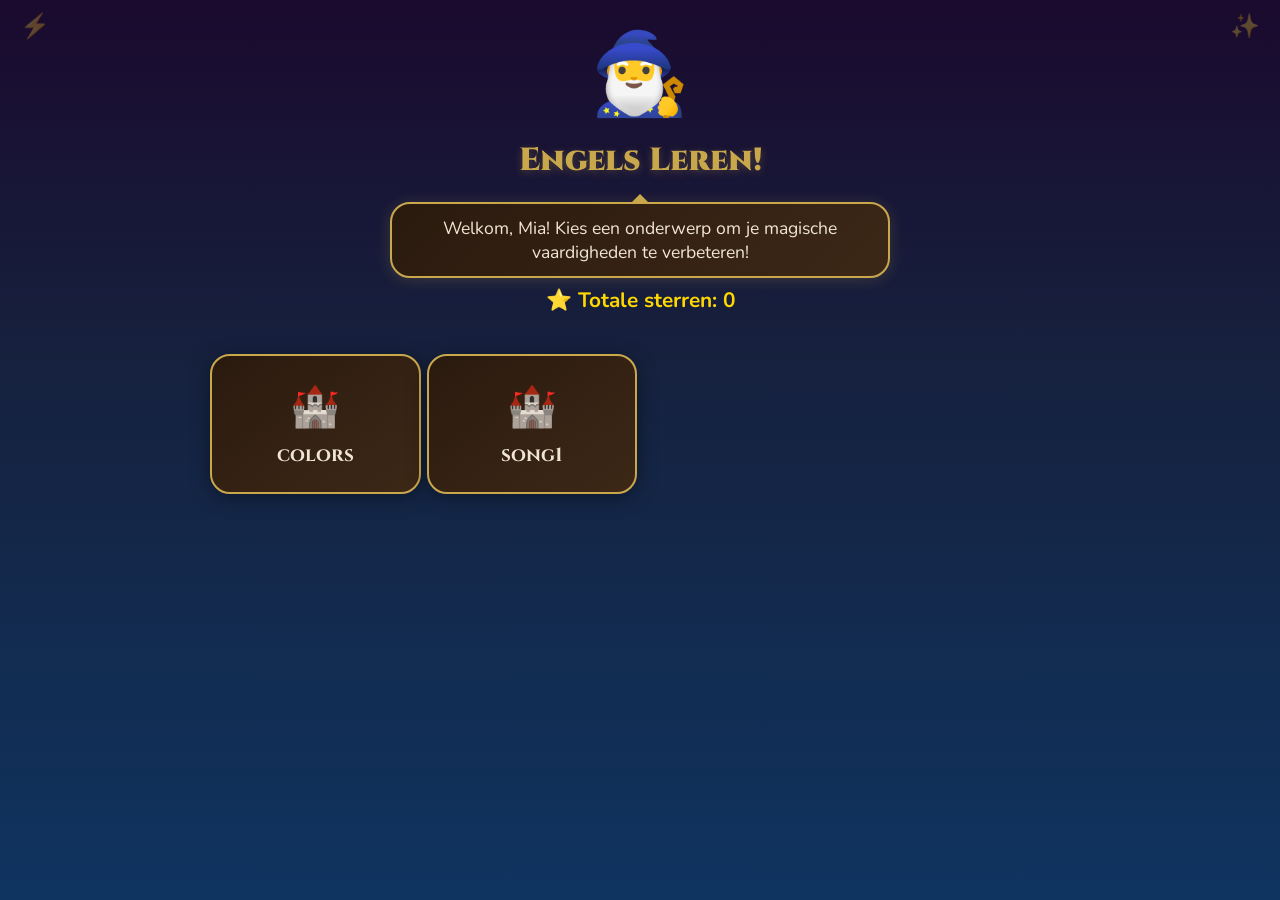
==== index.html @ d64b9411 "Add files via upload" ====
<!DOCTYPE html>
<html lang="nl">
<head>
  <meta charset="UTF-8">
  <meta name="viewport" content="width=device-width, initial-scale=1.0">
  <title>⚡ Magische Engelse Woordenspelletjes</title>
  <link rel="stylesheet" href="css/style.css">
</head>
<body>
  <div id="app">
    <!-- SCREEN: Welcome / Topic Selection -->
    <div id="screen-welcome" class="screen active">
      <div class="welcome-content">
        <div class="mascot-header">
          <div class="mascot large">🧙‍♂️</div>
          <h1>Engels Leren!</h1>
          <p class="mascot-speech">Welkom, Mia! Kies een onderwerp om je magische vaardigheden te verbeteren!</p>
          <div id="total-stars-display" class="total-stars"></div>
        </div>
        <div id="topic-list" class="topic-list"></div>
        <div style="text-align:center;margin-top:20px;">
          <button id="btn-home" class="btn btn-secondary" style="display:none;">🏠 Terug naar het Zaals</button>
        </div>
      </div>
    </div>

    <!-- SCREEN: Difficulty Selection -->
    <div id="screen-difficulty" class="screen">
      <div class="difficulty-content">
        <div class="game-header" style="margin-bottom:16px;">
          <button id="btn-diff-back" class="btn-small">← Terug</button>
          <div></div>
        </div>
        <div class="mascot-header">
          <div class="mascot large">🧙‍♂️</div>
          <h1 id="difficulty-topic-title">Onderwerp</h1>
          <p class="mascot-speech">Kies hoe moeilijk je het wilt maken!</p>
        </div>
        <div id="difficulty-list" class="difficulty-list"></div>
      </div>
    </div>

    <!-- SCREEN: Game -->
    <div id="screen-game" class="screen">
      <div class="game-header">
        <button id="btn-back" class="btn-small">← Terug</button>
        <div class="game-info">
          <span id="game-difficulty-label"></span>
          <span id="game-stars"></span>
        </div>
      </div>
      <div class="mascot-speech" id="game-mascot"></div>
      <div id="game-area" class="game-area"></div>
      <div id="game-feedback" class="feedback"></div>
    </div>

    <!-- SCREEN: Round Complete -->
    <div id="screen-complete" class="screen">
      <div class="complete-content">
        <div class="mascot large" id="complete-mascot">🧙‍♂️</div>
        <h1 id="complete-title">Gefeliciteerd!</h1>
        <div id="complete-stars" class="stars-display"></div>
        <p id="complete-message"></p>
        <div id="complete-actions" class="complete-actions"></div>
      </div>
    </div>
  </div>

  <script src="js/progress.js?v=3"></script>
  <script src="js/game1.js?v=3"></script>
  <script src="js/game2.js?v=3"></script>
  <script src="js/game3.js?v=3"></script>
  <script src="js/app.js?v=3"></script>
</body>
</html>
---- css/style.css ----
/* ===== FONTS & RESET ===== */
@import url('https://fonts.googleapis.com/css2?family=Cinzel:wght@400;700;900&family=Nunito:wght@400;600;700;800&display=swap');

* {
  margin: 0;
  padding: 0;
  box-sizing: border-box;
}

body {
  font-family: 'Nunito', sans-serif;
  background: linear-gradient(180deg, #1a0a2e 0%, #16213e 40%, #0f3460 100%);
  min-height: 100vh;
  color: #f0e6d3;
}

#app {
  max-width: 900px;
  margin: 0 auto;
  padding: 20px;
  min-height: 100vh;
}

/* ===== SCREENS ===== */
.screen {
  display: none;
  animation: fadeIn 0.4s ease;
}

.screen.active {
  display: block;
}

@keyframes fadeIn {
  from { opacity: 0; transform: translateY(10px); }
  to { opacity: 1; transform: translateY(0); }
}

/* ===== MASCOT ===== */
.mascot-header {
  text-align: center;
  margin-bottom: 30px;
}

.mascot {
  font-size: 3rem;
  display: inline-block;
  animation: bounce 2s ease infinite;
}

.mascot.large {
  font-size: 5rem;
}

@keyframes bounce {
  0%, 100% { transform: translateY(0); }
  50% { transform: translateY(-10px); }
}

.mascot-speech {
  background: linear-gradient(135deg, #2a1a0e, #3d2817);
  border: 2px solid #c9a84c;
  border-radius: 20px;
  padding: 12px 24px;
  display: inline-block;
  margin-top: 10px;
  box-shadow: 0 2px 15px rgba(201, 168, 76, 0.2);
  font-size: 1.1rem;
  color: #f0e6d3;
  position: relative;
  max-width: 500px;
}

.mascot-speech::after {
  content: '';
  position: absolute;
  top: -10px;
  left: 50%;
  transform: translateX(-50%);
  border-left: 10px solid transparent;
  border-right: 10px solid transparent;
  border-bottom: 10px solid #c9a84c;
}

h1 {
  font-family: 'Cinzel', serif;
  font-size: 2rem;
  font-weight: 900;
  color: #c9a84c;
  text-shadow: 0 2px 8px rgba(201, 168, 76, 0.3);
  margin: 10px 0;
}

.total-stars {
  font-size: 1.3rem;
  color: #ffd700;
  font-weight: 700;
  margin-top: 8px;
}

/* ===== TOPIC LIST ===== */
.topic-list {
  display: grid;
  grid-template-columns: repeat(auto-fill, minmax(200px, 1fr));
  gap: 6px;
  padding: 10px 0;
}

.topic-card {
  background: linear-gradient(145deg, #2a1a0e, #3d2817);
  border: 2px solid #c9a84c;
  border-radius: 20px;
  padding: 24px;
  text-align: center;
  cursor: pointer;
  box-shadow: 0 4px 20px rgba(0, 0, 0, 0.4);
  transition: all 0.3s ease;
}

.topic-card:hover {
  transform: translateY(-4px);
  border-color: #ffd700;
  box-shadow: 0 8px 30px rgba(201, 168, 76, 0.3), 0 0 15px rgba(255, 215, 0, 0.15);
}

.topic-card .topic-icon {
  font-size: 2.5rem;
  margin-bottom: 8px;
}

.topic-card .topic-name {
  font-family: 'Cinzel', serif;
  font-weight: 700;
  font-size: 1.2rem;
  color: #f0e6d3;
}

.topic-card .topic-word-count {
  font-size: 0.9rem;
  color: #b8a080;
  margin-top: 4px;
}

/* ===== DIFFICULTY LIST ===== */
.difficulty-list {
  display: flex;
  flex-direction: column;
  gap: 6px;
  max-width: 500px;
  margin: 0 auto;
}

.difficulty-card {
  background: linear-gradient(145deg, #2a1a0e, #3d2817);
  border: 2px solid #c9a84c;
  border-radius: 20px;
  padding: 20px 28px;
  display: flex;
  align-items: center;
  gap: 6px;
  cursor: pointer;
  box-shadow: 0 4px 20px rgba(0, 0, 0, 0.4);
  transition: all 0.3s ease;
}

.difficulty-card:hover {
  transform: translateX(6px);
  border-color: #ffd700;
  box-shadow: 0 6px 25px rgba(201, 168, 76, 0.25);
}

.difficulty-card.locked {
  opacity: 0.4;
  cursor: not-allowed;
  border-color: #555;
}

.difficulty-card .diff-icon {
  font-size: 2rem;
}

.difficulty-card .diff-info {
  flex: 1;
}

.difficulty-card .diff-name {
  font-family: 'Cinzel', serif;
  font-weight: 700;
  font-size: 1.15rem;
  color: #f0e6d3;
}

.difficulty-card .diff-desc {
  font-size: 0.9rem;
  color: #b8a080;
}

.difficulty-card .diff-stars {
  font-size: 1.2rem;
}

.difficulty-card .lock-icon {
  font-size: 1.5rem;
}

/* ===== GAME SCREEN ===== */
.game-header {
  display: flex;
  justify-content: space-between;
  align-items: center;
  margin-bottom: 6px;
}

.btn-small {
  background: linear-gradient(145deg, #2a1a0e, #3d2817);
  border: 2px solid #c9a84c;
  border-radius: 12px;
  padding: 8px 6px;
  font-family: inherit;
  font-size: 0.95rem;
  font-weight: 600;
  color: #f0e6d3;
  cursor: pointer;
  transition: all 0.2s;
}

.btn-small:hover {
  border-color: #ffd700;
  color: #ffd700;
  box-shadow: 0 0 10px rgba(255, 215, 0, 0.2);
}

.game-info {
  display: flex;
  gap: 6px;
  align-items: center;
  font-weight: 700;
  font-size: 1.1rem;
  color: #c9a84c;
}

#game-mascot {
  text-align: center;
  margin-bottom: 20px;
}

.game-area {
  display: flex;
  justify-content: space-around;
  gap: 30px;
  min-height: 300px;
  align-items: flex-start;
}

.game-column {
  display: flex;
  flex-direction: column;
  gap: 12px;
  flex: 1;
}

.game-column-title {
  text-align: center;
  font-family: 'Cinzel', serif;
  font-weight: 700;
  color: #c9a84c;
  margin-bottom: 8px;
  font-size: 0.95rem;
  text-transform: uppercase;
  letter-spacing: 1px;
}

/* ===== WORD CARDS ===== */
.word-card {
  background: linear-gradient(145deg, #2a1a0e, #3d2817);
  border: 2px solid #c9a84c;
  border-radius: 6px;
  padding: 6px 20px;
  text-align: center;
  cursor: grab;
  box-shadow: 0 3px 15px rgba(0, 0, 0, 0.4);
  transition: all 0.2s ease;
  font-size: 1.15rem;
  font-weight: 600;
  user-select: none;
  position: relative;
  color: #f0e6d3;
}

.word-card:hover {
  border-color: #ffd700;
  transform: scale(1.03);
  box-shadow: 0 6px 20px rgba(201, 168, 76, 0.2);
}

.word-card.dragging {
  opacity: 0.5;
  transform: scale(0.95);
}

.word-card.matched {
  background: linear-gradient(145deg, #1a3a1a, #2a4a2a);
  border-color: #66bb6a;
  cursor: default;
  animation: matchPop 0.4s ease;
}

.word-card.wrong {
  animation: shake 0.5s ease;
  border-color: #ef5350;
}

@keyframes matchPop {
  0% { transform: scale(1); }
  50% { transform: scale(1.1); }
  100% { transform: scale(1); }
}

@keyframes shake {
  0%, 100% { transform: translateX(0); }
  20% { transform: translateX(-8px); }
  40% { transform: translateX(8px); }
  60% { transform: translateX(-5px); }
  80% { transform: translateX(5px); }
}

.word-card .card-image {
  font-size: 2rem;
  margin-bottom: 6px;
}

/* Drop zone styling */
.word-card.drop-target {
  border-color: #ffd700;
  background: linear-gradient(145deg, #3d2a0e, #4d3817);
  box-shadow: 0 0 15px rgba(255, 215, 0, 0.2);
}

/* ===== FEEDBACK ===== */
.feedback {
  text-align: center;
  margin-top: 20px;
  min-height: 40px;
  font-weight: 700;
  font-size: 1.2rem;
}

.feedback.correct {
  color: #66bb6a;
  text-shadow: 0 0 10px rgba(102, 187, 106, 0.3);
}

.feedback.wrong {
  color: #ef5350;
  text-shadow: 0 0 10px rgba(239, 83, 80, 0.3);
}

/* ===== COMPLETE SCREEN ===== */
.complete-content {
  text-align: center;
  padding: 40px 20px;
}

.stars-display {
  font-size: 3.5rem;
  margin: 20px 0;
}

#complete-message {
  font-size: 1.2rem;
  color: #b8a080;
  margin-bottom: 30px;
}

.complete-actions {
  display: flex;
  gap: 6px;
  justify-content: center;
  flex-wrap: wrap;
}

.btn {
  border: none;
  border-radius: 6px;
  padding: 14px 32px;
  font-family: inherit;
  font-size: 1.1rem;
  font-weight: 700;
  cursor: pointer;
  transition: all 0.3s ease;
}

.btn-primary {
  background: linear-gradient(135deg, #c9a84c, #ffd700);
  color: #1a0a2e;
  box-shadow: 0 4px 15px rgba(201, 168, 76, 0.4);
}

.btn-primary:hover {
  transform: translateY(-2px);
  box-shadow: 0 6px 25px rgba(255, 215, 0, 0.5);
}

.btn-secondary {
  background: linear-gradient(145deg, #2a1a0e, #3d2817);
  color: #c9a84c;
  border: 2px solid #c9a84c;
}

.btn-secondary:hover {
  border-color: #ffd700;
  color: #ffd700;
  box-shadow: 0 0 15px rgba(255, 215, 0, 0.15);
}

.btn-success {
  background: linear-gradient(135deg, #66bb6a, #43a047);
  color: white;
  box-shadow: 0 4px 15px rgba(76, 175, 80, 0.3);
}

.btn-success:hover {
  transform: translateY(-2px);
  box-shadow: 0 6px 20px rgba(76, 175, 80, 0.4);
}

/* ===== RESPONSIVE ===== */
@media (max-width: 600px) {
  .game-area {
    flex-direction: column;
    align-items: center;
  }

  .game-column {
    width: 100%;
    max-width: 300px;
  }

  .topic-list {
    grid-template-columns: repeat(auto-fill, minmax(150px, 1fr));
  }

  h1 {
    font-size: 1.5rem;
  }
}

/* ===== MAGICAL DECORATIONS ===== */
#app::before {
  content: '✨';
  position: fixed;
  top: 10px;
  right: 20px;
  font-size: 1.5rem;
  opacity: 0.3;
  animation: twinkle 3s ease-in-out infinite;
  pointer-events: none;
}

#app::after {
  content: '⚡';
  position: fixed;
  top: 10px;
  left: 20px;
  font-size: 1.5rem;
  opacity: 0.3;
  animation: twinkle 3s ease-in-out infinite 1.5s;
  pointer-events: none;
}

@keyframes twinkle {
  0%, 100% { opacity: 0.2; transform: scale(1); }
  50% { opacity: 0.5; transform: scale(1.2); }
}

/* ===== TYPE GAME (Game 2) ===== */
.type-game {
  display: flex;
  flex-direction: column;
  align-items: center;
  gap: 20px;
  padding: 20px 0;
}

.type-progress {
  font-family: 'Cinzel', serif;
  font-size: 1.1rem;
  color: #c9a84c;
  font-weight: 700;
}

.type-image {
  display: flex;
  justify-content: center;
  align-items: center;
  min-height: 200px;
}

.type-image img {
  max-height: 200px;
  object-fit: contain;
}

.type-label {
  font-family: 'Cinzel', serif;
  font-size: 1.3rem;
  color: #f0e6d3;
  font-weight: 700;
  text-align: center;
}

.type-word {
  font-family: 'Cinzel', serif;
  font-size: 1.8rem;
  color: #ffd700;
  font-weight: 900;
  text-align: center;
  text-shadow: 0 0 10px rgba(255, 215, 0, 0.3);
}

.type-input-area {
  display: flex;
  gap: 12px;
  align-items: center;
}

.type-input {
  background: linear-gradient(145deg, #2a1a0e, #3d2817);
  border: 2px solid #c9a84c;
  border-radius: 12px;
  padding: 12px 20px;
  font-family: inherit;
  font-size: 1.2rem;
  font-weight: 600;
  color: #f0e6d3;
  width: 280px;
  outline: none;
  transition: all 0.2s;
}

.type-input:focus {
  border-color: #ffd700;
  box-shadow: 0 0 12px rgba(255, 215, 0, 0.3);
}

.type-input::placeholder {
  color: #b8a080;
}

/* ===== LISTEN GAME (Game 3) ===== */
.listen-game {
  display: flex;
  flex-direction: column;
  align-items: center;
  gap: 6px;
  padding: 20px 0;
}

.listen-progress {
  font-family: 'Cinzel', serif;
  font-size: 1.1rem;
  color: #c9a84c;
  font-weight: 700;
}

.listen-icon {
  font-size: 4rem;
  animation: bounce 1.5s ease infinite;
}

.listen-label {
  font-family: 'Cinzel', serif;
  font-size: 1.2rem;
  color: #f0e6d3;
  font-weight: 700;
  text-align: center;
}

.listen-replay-btn {
  margin-bottom: 8px;
}

.listen-options {
  display: grid;
  grid-template-columns: repeat(2, 1fr);
  gap: 12px;
  max-width: 400px;
  width: 100%;
}

.listen-option {
  background: linear-gradient(145deg, #2a1a0e, #3d2817);
  border: 2px solid #c9a84c;
  border-radius: 6px;
  padding: 6px 20px;
  font-family: inherit;
  font-size: 1.2rem;
  font-weight: 700;
  color: #f0e6d3;
  cursor: pointer;
  transition: all 0.2s;
}

.listen-option:hover:not(:disabled) {
  border-color: #ffd700;
  transform: scale(1.03);
  box-shadow: 0 4px 15px rgba(255, 215, 0, 0.2);
}

.listen-option:active:not(:disabled) {
  transform: scale(0.98);
}

.listen-option.correct {
  border-color: #66bb6a;
  background: linear-gradient(145deg, #1a3a1a, #2a4a2a);
  box-shadow: 0 0 15px rgba(102, 187, 106, 0.3);
}

.listen-option.wrong {
  border-color: #ef5350;
  animation: shake 0.5s ease;
}

.listen-option:disabled {
  opacity: 0.4;
  cursor: not-allowed;
}
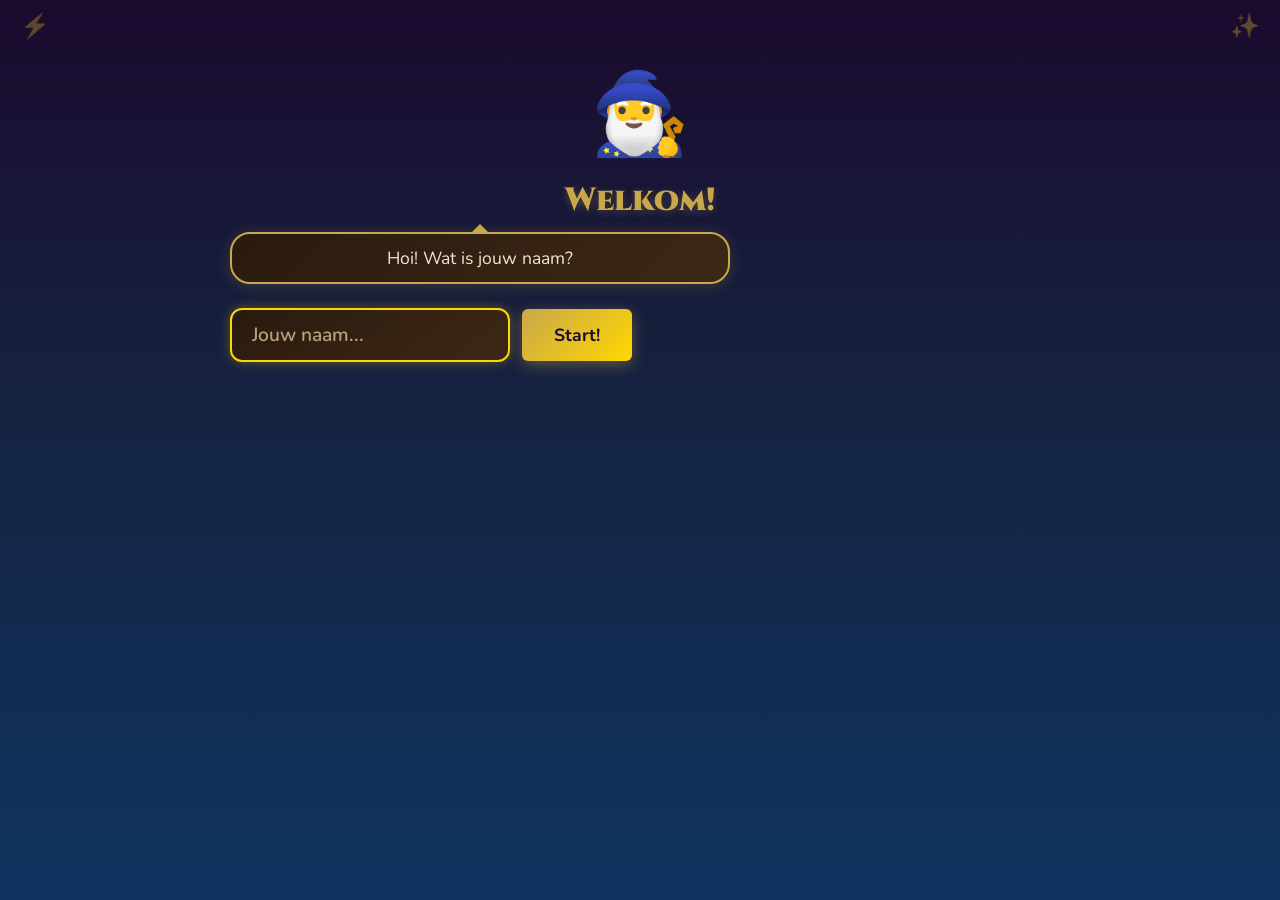
==== commit c5e9627a: "enter name" ====
--- a/index.html
+++ b/index.html
@@ -8,13 +8,27 @@
 </head>
 <body>
   <div id="app">
+    <!-- SCREEN: Name Entry -->
+    <div id="screen-name" class="screen active">
+      <div class="complete-content">
+        <div class="mascot large">🧙‍♂️</div>
+        <h1>Welkom!</h1>
+        <div class="mascot-speech" style="display:block;">Hoi! Wat is jouw naam?</div>
+        <div class="type-input-area" style="margin-top:24px;">
+          <input type="text" id="player-name-input" class="type-input" placeholder="Jouw naam..." autocomplete="off" spellcheck="false" maxlength="20">
+          <button id="player-name-submit" class="btn btn-primary">Start!</button>
+        </div>
+        <div id="name-feedback" class="feedback"></div>
+      </div>
+    </div>
+
     <!-- SCREEN: Welcome / Topic Selection -->
-    <div id="screen-welcome" class="screen active">
+    <div id="screen-welcome" class="screen">
       <div class="welcome-content">
         <div class="mascot-header">
           <div class="mascot large">🧙‍♂️</div>
           <h1>Engels Leren!</h1>
-          <p class="mascot-speech">Welkom, Mia! Kies een onderwerp om je magische vaardigheden te verbeteren!</p>
+          <p class="mascot-speech" id="welcome-speech">Welkom! Kies een onderwerp om je magische vaardigheden te verbeteren!</p>
           <div id="total-stars-display" class="total-stars"></div>
         </div>
         <div id="topic-list" class="topic-list"></div>
@@ -66,10 +80,10 @@
     </div>
   </div>
 
-  <script src="js/progress.js?v=3"></script>
-  <script src="js/game1.js?v=3"></script>
-  <script src="js/game2.js?v=3"></script>
-  <script src="js/game3.js?v=3"></script>
-  <script src="js/app.js?v=3"></script>
+  <script src="js/progress.js?v=4"></script>
+  <script src="js/game1.js?v=4"></script>
+  <script src="js/game2.js?v=4"></script>
+  <script src="js/game3.js?v=4"></script>
+  <script src="js/app.js?v=4"></script>
 </body>
 </html>
